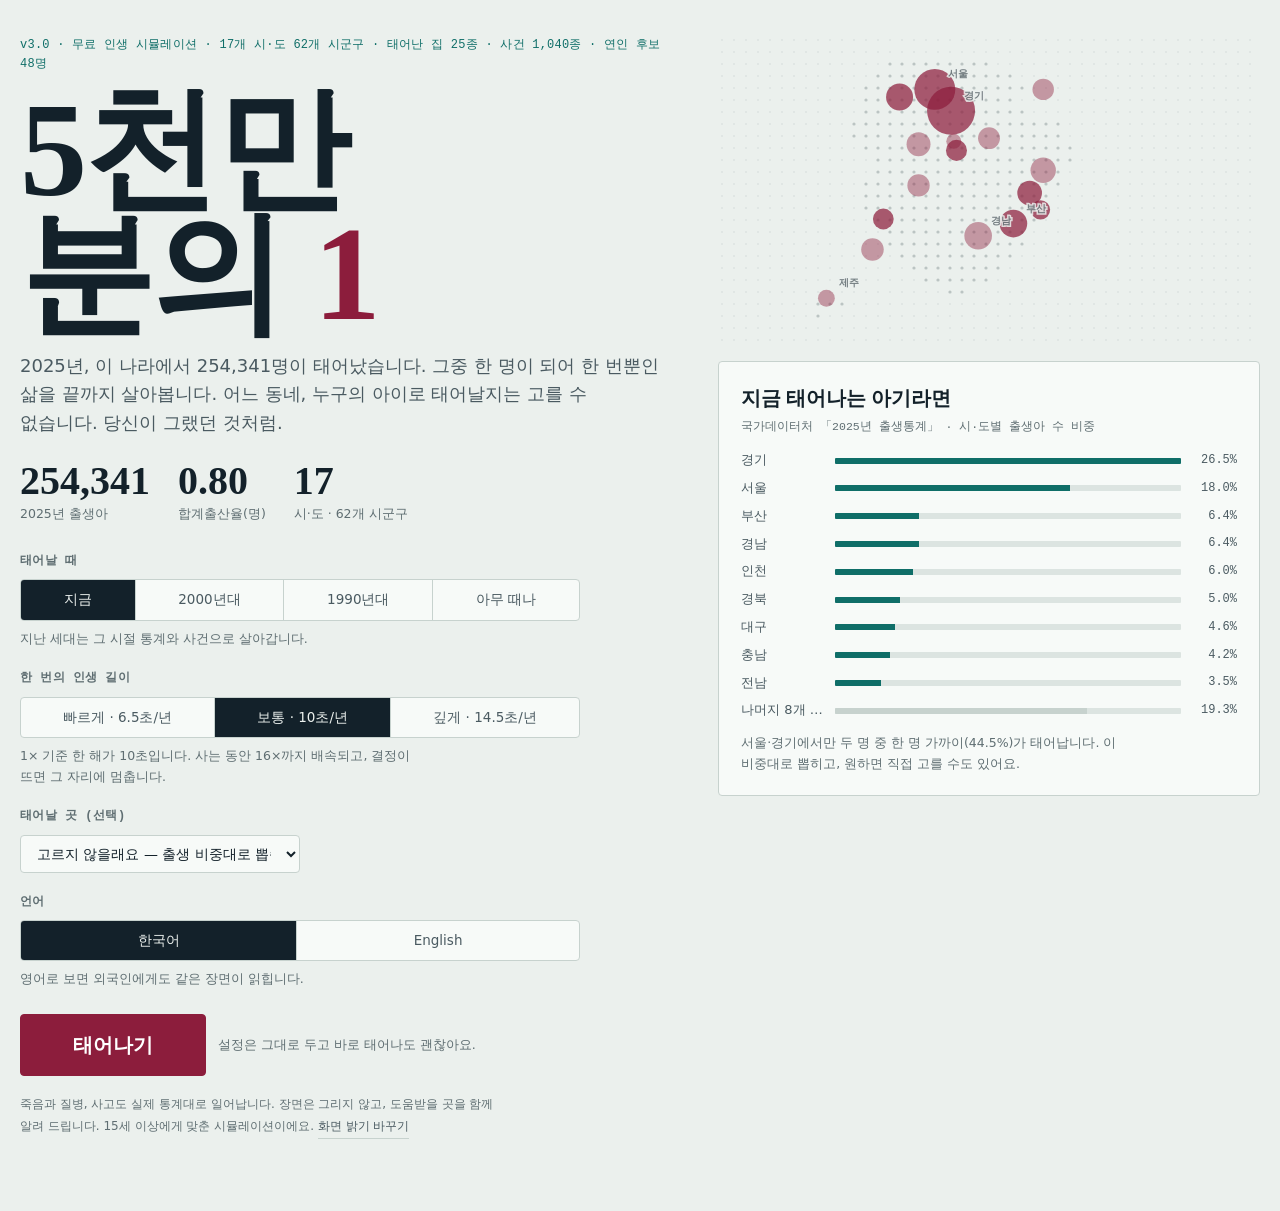
==== index.html @ d47a4901 "EN: 출생 신고서 부모님 일 영문 표기·집 이름 문장 다듬기 (v=2219)" ====
<!doctype html>
<html lang="ko">
<head>
<meta charset="utf-8"/>
<meta name="viewport" content="width=device-width, initial-scale=1, viewport-fit=cover"/>
<meta name="theme-color" content="#EBF0ED"/>
<title>5천만 분의 1 · One in Fifty Million</title>
<meta name="description" content="대한민국에서 무작위로 태어나 한 평생을 사는 인생 시뮬레이션. 17개 시·도, 62개 시군구, 실제 통계와 사건 769가지·결정 44장. 태어난 곳은 고를 수 없습니다."/>
<link rel="icon" href="data:image/svg+xml,%3Csvg xmlns='http://www.w3.org/2000/svg' viewBox='0 0 64 64'%3E%3Crect width='64' height='64' rx='8' fill='%238C1D3C'/%3E%3Ctext x='32' y='40' font-family='Georgia,serif' font-size='18' font-weight='700' fill='%23fff' text-anchor='middle'%3E1/50M%3C/text%3E%3C/svg%3E"/>
<script>window.__errs=[];addEventListener("error",e=>{__errs.push((e.message||"")+" @"+(e.filename||"").split("/").pop()+":"+e.lineno)});addEventListener("unhandledrejection",e=>{__errs.push("promise: "+(e.reason&&e.reason.message||e.reason))});</script>
<link rel="stylesheet" href="css/app.css?v=2219"/>
</head>
<body>
<div id="app">
  <section id="screen-cover" class="screen"></section>
  <section id="screen-birth" class="screen" hidden></section>
  <section id="screen-life" class="screen" hidden></section>
  <section id="screen-death" class="screen" hidden></section>
  <section id="screen-record" class="screen" hidden></section>
</div>
<div id="modalroot"></div>
<div id="sheetroot"></div>
<div id="toast" class="toast" hidden></div>
<script src="js/content.js?v=2219"></script>
<script src="js/util.js?v=2219"></script>
<script src="js/engine.js?v=2219"></script>
<script src="js/charts.js?v=2219"></script>
<script src="js/share.js?v=2219"></script>
<script src="js/card.js?v=2219"></script>
<script src="js/colorcard.js?v=2219"></script>
<script src="js/scene.js?v=2219"></script>
<script src="js/ui.js?v=2219"></script>
</body>
</html>
---- css/app.css ----
/* 5천만 분의 1 — 원작 「80억 분의 1」 실측 토큰으로 재구축한 스타일시트 */
/* paper/card/ink + 크림슨 강조 + 청록 각주, 1px 괘선과 4px 라운드의 관공서 서류 톤 */
@charset "utf-8";

:root{
  color-scheme: light;
  --paper:#EBF0ED; --card:#F7FAF8; --card2:#F0F4F2; --ink:#13212A; --ink2:#4A5A61; --ink3:#5F6E72;
  --rule:#C7D2CE; --rule2:#DCE4E1;
  --accent:#8C1D3C; --accent-ink:#FFFFFF; --accent-soft:#F3E3E8;
  --stamp:#0F6E68; --stamp-soft:#DCEDEA; --gold:#9C7020;
  --good:#2B7A4E; --bad:#B0362B; --warn:#A8730F; --loss:#2C2F3A;
  --grid-lo:#F3E2B3; --grid-mid:#7FBF86; --grid-hi:#0B5C63;
  --shadow:0 1px 0 rgba(19,33,42,.04), 0 8px 24px -12px rgba(19,33,42,.18);
  --f-display:'Hahmlet','Noto Serif KR','AppleMyungjo','Nanum Myeongjo','Apple SD Gothic Neo',serif;
  --f-body:'IBM Plex Sans KR','Pretendard','Apple SD Gothic Neo','Malgun Gothic',system-ui,sans-serif;
  --f-mono:'IBM Plex Mono',ui-monospace,'SF Mono',Menlo,monospace;
}
@media (prefers-color-scheme: dark){
  :root:not([data-theme="light"]){
    color-scheme: dark;
    --paper:#0D1316; --card:#141D21; --card2:#1A2428; --ink:#E1E9E6; --ink2:#A3B2AF; --ink3:#8A9A96;
    --rule:#2A383D; --rule2:#1D282C;
    --accent:#E2678A; --accent-ink:#1B0910; --accent-soft:#3A1C26;
    --stamp:#4CC0AF; --stamp-soft:#12302D; --gold:#D9AF59;
    --good:#5CC38B; --bad:#F07B6B; --warn:#E2B04C; --loss:#C9CDD8;
    --grid-lo:#25283F; --grid-mid:#2A8A80; --grid-hi:#B8E8A8;
    --shadow:0 1px 0 rgba(0,0,0,.3),0 10px 30px -14px rgba(0,0,0,.6);
  }
}
:root[data-theme="dark"]{
  color-scheme: dark;
  --paper:#0D1316; --card:#141D21; --card2:#1A2428; --ink:#E1E9E6; --ink2:#A3B2AF; --ink3:#8A9A96;
  --rule:#2A383D; --rule2:#1D282C;
  --accent:#E2678A; --accent-ink:#1B0910; --accent-soft:#3A1C26;
  --stamp:#4CC0AF; --stamp-soft:#12302D; --gold:#D9AF59;
  --good:#5CC38B; --bad:#F07B6B; --warn:#E2B04C; --loss:#C9CDD8;
  --grid-lo:#25283F; --grid-mid:#2A8A80; --grid-hi:#B8E8A8;
  --shadow:0 1px 0 rgba(0,0,0,.3),0 10px 30px -14px rgba(0,0,0,.6);
}

*{box-sizing:border-box}
html,body{margin:0;padding:0}
html{background:var(--paper);-webkit-text-size-adjust:100%}
body{
  background:var(--paper); color:var(--ink); font-family:var(--f-body);
  font-size:15px; line-height:1.6; -webkit-font-smoothing:antialiased;
  overflow-x:hidden;
}
button{font:inherit;color:inherit;cursor:pointer;border:0;background:none}
button:focus-visible,[tabindex]:focus-visible,a:focus-visible{outline:2px solid var(--accent);outline-offset:2px}
a{color:var(--stamp)}
h1,h2,h3,h4,p,ul,ol,dl,dd,figure{margin:0}
ul,ol{padding:0;list-style:none}
[hidden]{display:none!important}
::selection{background:var(--accent-soft);color:var(--ink)}

.wrap{max-width:1320px;margin:0 auto;padding-inline:20px}
@media (max-width:520px){.wrap{padding-inline:16px}}
.lbl{font-family:var(--f-mono);font-size:12px;letter-spacing:.04em;text-transform:uppercase;color:var(--ink3);font-weight:600}
.mono{font-family:var(--f-mono);font-variant-numeric:tabular-nums}
.num{font-variant-numeric:tabular-nums}
.kicker{font-family:var(--f-mono);font-size:12px;line-height:1.6;color:var(--stamp);letter-spacing:.02em}
.hint{font-size:12.5px;line-height:1.65;color:var(--ink3);max-width:32em;word-break:keep-all}
.sub{color:var(--ink2)}
.lnk{border-bottom:1px solid var(--rule);color:var(--ink2);padding:0 0 1px;font-size:inherit}
.lnk:hover{color:var(--ink);border-color:var(--ink3)}

/* ---------- 공통 컴포넌트 ---------- */
.cta{
  display:inline-flex;align-items:center;gap:10px;background:var(--accent);color:var(--accent-ink);
  padding:16px 52px;border-radius:4px;font-size:20px;font-weight:600;line-height:1.4;
  border:1px solid var(--accent);transition:filter .12s;
}
.cta:hover{filter:brightness(1.06)}
.cta:active{transform:translateY(1px)}
.cta.sm{padding:10px 18px;font-size:15px}
.ghost{
  display:inline-flex;align-items:center;gap:8px;border:1px solid var(--rule);border-radius:4px;
  padding:6px 12px;font-size:13px;color:var(--ink);background:transparent;
}
.ghost:hover{border-color:var(--ink3)}
.ghost.sm{padding:5px 10px;font-size:12.5px}
.ctarow{display:flex;gap:12px;flex-wrap:wrap;align-items:center}
.ctahint{flex:1 1 180px;font-size:12.5px;line-height:1.65;color:var(--ink3)}

.seg{display:inline-flex;border:1px solid var(--rule);border-radius:4px;overflow:hidden;background:var(--card);max-width:100%}
.seg button{flex:1 1 auto;border:0;background:none;padding:9px 12px;font-size:13.5px;color:var(--ink2);white-space:nowrap}
.seg button+button{border-left:1px solid var(--rule)}
.seg button[aria-pressed="true"]{background:var(--ink);color:var(--paper)}
.seg button:hover:not([aria-pressed="true"]){color:var(--ink)}

.sel{font:inherit;font-size:14px;color:var(--ink);background:var(--card);border:1px solid var(--rule);border-radius:4px;padding:9px 12px;max-width:280px}
.panel{background:var(--card);border:1px solid var(--rule);border-radius:4px;padding:16px;min-width:0}
.panel>h3{margin:0 0 10px;display:flex;justify-content:space-between;align-items:baseline;gap:8px;flex-wrap:wrap}
.panel>h3 .ttl{font-family:var(--f-display);font-size:16px;font-weight:600}
.panel>h3 .lbl{font-size:11px}
.optgroup{display:flex;flex-direction:column;gap:8px}
.warnline{max-width:64ch;margin:18px 0 0;font-size:12px;line-height:1.8;color:var(--ink3);word-break:keep-all}

.prog{height:4px;background:var(--rule2);border-radius:2px;overflow:hidden}
.prog i{display:block;height:100%;width:100%;background:var(--accent);transform:scaleX(0);transform-origin:0 50%;will-change:transform}

.scrim{position:fixed;inset:0;z-index:50;background:rgba(10,18,22,.52);display:grid;grid-template-columns:minmax(0,1fr);place-items:start center;padding:16px;overflow-y:auto}
.scrim>*{margin-block:auto;max-width:100%}
.toast{position:fixed;left:50%;bottom:calc(24px + env(safe-area-inset-bottom,0px));transform:translateX(-50%);z-index:70;
  background:var(--ink);color:var(--paper);padding:10px 16px;border-radius:4px;font-size:14px;max-width:calc(100vw - 32px);box-shadow:var(--shadow)}
.decpeek{position:fixed;left:50%;transform:translateX(-50%);bottom:calc(12px + env(safe-area-inset-bottom,0px));z-index:45;
  width:min(560px,calc(100% - 24px));display:flex;align-items:center;gap:12px;padding:10px 10px 10px 16px;
  background:var(--card);border:1px solid var(--accent);border-radius:8px;box-shadow:0 18px 40px -16px rgba(19,33,42,.45)}
.decpeek .dp-t{flex:1 1 auto;min-width:0;display:flex;flex-direction:column;gap:1px}
.decpeek .dp-t b{font-size:14px}
.decpeek .dp-t small{color:var(--ink3);font-size:12.5px;white-space:nowrap;overflow:hidden;text-overflow:ellipsis}
.decpeek .cta{flex:none;width:auto;padding:10px 14px;font-size:14px;white-space:nowrap}

/* ---------- 표지 ---------- */
#screen-cover{padding-block:env(safe-area-inset-top,0px) 64px}
.hero{display:grid;grid-template-columns:minmax(0,1.2fr) minmax(0,1fr);gap:48px;align-items:start;padding-block:36px 8px}
.herotext{min-width:0}
.herotext h1{
  font-family:var(--f-display);font-weight:700;font-size:clamp(60px,10.5vw,168px);line-height:.92;
  letter-spacing:-.02em;margin:14px 0 10px;word-break:keep-all;
}
.herotext h1 em{font-style:normal;color:var(--accent)}
.lede{font-size:18px;line-height:1.6;color:var(--ink2);max-width:36em;margin-top:16px;word-break:keep-all}
.counter{display:flex;gap:28px;margin-top:22px;flex-wrap:wrap}
.counter div{display:flex;flex-direction:column;gap:2px}
.counter strong{font-family:var(--f-display);font-size:40px;line-height:1.05;font-weight:700;font-variant-numeric:tabular-nums}
.counter span{font-size:12.5px;color:var(--ink3)}
.heroopts{display:grid;grid-template-columns:1fr;gap:20px;margin-top:28px;max-width:560px}
.heroopts .wide{grid-column:1/-1}
.heroside{min-width:0;display:flex;flex-direction:column;gap:20px}
.tg-bg{position:relative;width:100%;aspect-ratio:16/9;max-height:320px}
.tg-bg canvas{display:block;width:100%;height:100%}
.odds{background:var(--card);border:1px solid var(--rule);border-radius:4px;padding:20px 22px}
.odds h2{font-family:var(--f-display);font-size:20px;font-weight:600}
.odds .sub{font-family:var(--f-mono);font-size:11.5px;color:var(--ink3);margin-top:4px}
.oddslist{margin-top:14px;display:flex;flex-direction:column;gap:7px}
.orow{display:grid;grid-template-columns:84px minmax(0,1fr) 46px;align-items:center;gap:10px;font-size:13px}
.orow .on{white-space:nowrap;overflow:hidden;text-overflow:ellipsis;color:var(--ink2)}
html[lang="en"] .orow{grid-template-columns:118px minmax(0,1fr) 46px;font-size:12.5px}
.orow .ot{height:6px;background:var(--rule2);border-radius:1px;overflow:hidden}
.orow .ot i{display:block;height:100%;background:var(--stamp)}
.orow .ov{font-family:var(--f-mono);font-size:12px;color:var(--ink2);text-align:right}
.oddsmore{align-self:flex-start;margin-top:14px}
@media (max-width:900px){
  .hero{grid-template-columns:1fr;gap:24px;padding-block:18px 0}
  /* 지도만 제목 위로 올리고, 확률 패널은 본문 뒤로 보낸다 */
  .heroside{display:contents}
  .tg-bg{order:-1;max-height:220px}
  .odds{order:2}
  .heroopts{grid-template-columns:1fr}
  .cta{width:100%;justify-content:center;padding:16px 20px;font-size:18px}
}

/* ---------- 출생 신고서 ---------- */
#screen-birth{padding-block:24px 80px}
.rollbox{max-width:720px;margin:0 auto}
.roller{text-align:center;min-height:58svh;display:flex;flex-direction:column;justify-content:center;gap:6px}
.roller .country{font-family:var(--f-display);font-size:clamp(44px,9vw,110px);font-weight:700;letter-spacing:-.02em;line-height:1.05;min-height:1.1em}
.roller .meta{font-family:var(--f-mono);color:var(--ink3);font-size:13px;margin-top:10px}
.cert{width:100%;background:var(--card);border:1px solid var(--rule);border-radius:4px;box-shadow:var(--shadow);position:relative;overflow:hidden}
.cert .band{background:var(--accent);color:var(--accent-ink);padding:12px 22px;display:flex;justify-content:space-between;align-items:baseline;gap:12px;flex-wrap:wrap}
.cert .band b{font-family:var(--f-display);font-size:18px;font-weight:600}
.cert .band span{font-family:var(--f-mono);font-size:12px;opacity:.85}
.cert .body{padding:22px;position:relative}
.cert h2{font-family:var(--f-display);font-size:clamp(30px,5vw,44px);line-height:1.15;font-weight:700;position:relative}
.cert .story{margin:12px 0 18px;font-size:16px;color:var(--ink2);position:relative;word-break:keep-all}
.certpace{margin:0 0 16px;font-size:13.5px;line-height:1.6;color:var(--ink2);position:relative;word-break:keep-all}
.guilloche{position:absolute;inset:0;color:var(--stamp);opacity:.055;pointer-events:none;width:100%;height:100%}
.cert .body>.lbl{position:relative}
.fields{display:grid;grid-template-columns:repeat(3,minmax(0,1fr));gap:14px 18px;border-top:1px dashed var(--rule);padding-top:16px;position:relative}
.fields div{min-width:0}
.fields span{display:block;font-size:12px;color:var(--ink3)}
.fields b{display:block;font-size:15px;font-weight:600;overflow-wrap:anywhere;word-break:keep-all;margin-top:2px}
.odds-line{margin-top:16px;padding:12px 14px;background:var(--stamp-soft);border-radius:3px;font-size:13.5px;position:relative;word-break:keep-all}
.certmap{margin:16px 0 0;position:relative}
.certmap canvas{display:block;width:100%;max-width:420px;height:auto;margin:0 auto;opacity:.95}
.cert figcaption{margin-top:6px;text-align:center;font-size:13px;color:var(--ink2)}
.certcomps{margin-top:16px;position:relative}
.certcomps ul li{display:grid;grid-template-columns:minmax(0,1fr) auto;gap:4px 12px;padding:8px 0;border-bottom:1px solid var(--rule2);font-size:13.5px;align-items:baseline}
.certcomps ul li b{font-weight:600}
.certcomps ul li span{color:var(--ink2);text-align:right}
.cert .foot{padding:0 22px 22px;display:flex;justify-content:flex-end;gap:10px;flex-wrap:wrap}
@media (max-width:560px){
  .fields{grid-template-columns:repeat(2,minmax(0,1fr))}
  .cert .body{padding:18px}
  .cert .foot{justify-content:stretch}
  .cert .foot .cta,.cert .foot .ghost{flex:1 1 auto;justify-content:center}
}

/* ---------- 본 게임 ---------- */
.topbar{position:sticky;top:0;z-index:20;background:var(--paper);border-bottom:1px solid var(--rule);padding-top:env(safe-area-inset-top,0px)}
.topbar .wrap{display:flex;align-items:center;gap:18px;padding-block:10px;flex-wrap:wrap}
.brand{font-family:var(--f-display);font-size:15px;font-weight:600;white-space:nowrap}
.brand em{font-style:normal;color:var(--accent)}
.agebox{display:flex;align-items:baseline;gap:10px;flex:1;min-width:200px}
.agebox .age{font-family:var(--f-display);font-size:40px;font-weight:700;line-height:1;font-variant-numeric:tabular-nums}
.agebox .age small{font-size:18px;font-weight:500;margin-left:2px}
.agebox .yr{display:flex;flex-direction:column;flex:1;min-width:0;gap:4px}
.agebox .yr .t{font-size:13px;color:var(--ink2);white-space:nowrap;overflow:hidden;text-overflow:ellipsis}
.speed{display:flex;gap:4px;align-items:center;flex-wrap:wrap;position:relative}
.speed button{border:1px solid var(--rule);background:var(--card);border-radius:3px;padding:6px 10px;font-size:13px;font-family:var(--f-mono);min-width:40px;white-space:nowrap}
.speed button:hover{border-color:var(--ink3)}
.speed button[aria-pressed="true"]{background:var(--ink);color:var(--paper);border-color:var(--ink)}
.speed .ff,.speed .morebtn{font-family:var(--f-body)}
.speed .sps{display:inline-flex}
.speed .sps button{border-radius:0;margin-left:-1px;min-width:38px}
.speed .sps button:first-child{border-radius:3px 0 0 3px;margin-left:0}
.speed .sps button:last-child{border-radius:0 3px 3px 0}
.speed .ffsh{display:none}
.more{display:none;position:absolute;right:0;top:calc(100% + 8px);z-index:25;flex-direction:column;align-items:stretch;gap:4px;min-width:200px;padding:8px;background:var(--card);border:1px solid var(--rule);border-radius:6px;box-shadow:0 18px 40px -16px rgba(19,33,42,.35)}
.more.open{display:flex}
.more button{text-align:left;padding:11px 12px;font-size:15px;border:0;background:none;min-width:0}
.more button:hover{background:var(--card2)}
.more .mg{display:flex;flex-direction:column;gap:4px}
.more .mg+.mg::before{content:'';display:block;height:1px;margin:3px 6px;background:var(--rule)}

.life{display:grid;grid-template-columns:320px minmax(0,1fr) 340px;gap:20px;padding-block:20px 60px;align-items:start}
.col,.col3{display:flex;flex-direction:column;gap:16px;min-width:0}

.idcard{padding:0;overflow:hidden;position:relative}
.idcard .top{background:var(--accent);color:var(--accent-ink);padding:8px 14px;display:flex;justify-content:space-between;font-family:var(--f-mono);font-size:11.5px;letter-spacing:.04em}
.idcard .in{position:relative;padding:14px 14px 10px;display:grid;grid-template-columns:64px minmax(0,1fr);gap:14px}
.idcard .portrait{width:64px;height:64px;border:1px solid var(--rule);border-radius:3px;background:var(--card2);overflow:hidden}
.idcard .portrait canvas{width:100%;height:100%;image-rendering:pixelated;display:block}
.idcard .nm{font-family:var(--f-display);font-size:22px;font-weight:700;line-height:1.2;overflow-wrap:anywhere}
.idcard dl{display:grid;grid-template-columns:fit-content(6.5em) minmax(0,1fr);gap:2px 10px;margin:8px 0 0;font-size:13px}
.idcard dt{color:var(--ink3);font-size:12px}
.idcard dd{margin:0;overflow-wrap:anywhere}
.idcard .mrz{position:relative;margin:4px 14px 12px;padding-top:8px;border-top:1px dashed var(--rule);font-family:var(--f-mono);font-size:10.5px;letter-spacing:.04em;color:var(--ink3);overflow:hidden;white-space:nowrap;text-overflow:ellipsis;min-width:0}

.statrow{display:grid;grid-template-columns:3.3em minmax(0,1fr) 2.6em;align-items:center;gap:10px;font-size:13.5px;padding:4px 0}
.statrow .sn{color:var(--ink2)}
.statrow .sb{height:8px;background:var(--rule2);border-radius:1px;overflow:hidden}
.statrow .sb i{display:block;height:100%;background:var(--stamp);transition:width .3s}
.statrow[data-k="happiness"] .sb i{background:var(--gold)}
.statrow[data-k="knowledge"] .sb i{background:var(--stamp)}
.statrow[data-k="relation"] .sb i{background:var(--accent)}
.statrow[data-k="health"] .sb i{background:var(--good)}
.statrow .sv{font-family:var(--f-mono);font-size:12.5px;text-align:right;color:var(--ink2)}
.money{display:grid;grid-template-columns:repeat(2,minmax(0,1fr));gap:12px;margin-top:12px;border-top:1px dashed var(--rule);padding-top:12px}
.money b{display:block;font-family:var(--f-display);font-size:19px;font-weight:600;line-height:1.25;font-variant-numeric:tabular-nums;overflow-wrap:anywhere}
.money small{color:var(--ink3);font-size:12px;display:block}
.spend{margin-top:10px}
.spend .sbar{display:flex;height:8px;border-radius:1px;overflow:hidden;background:var(--rule2)}
.spend .sbar i{display:block;height:100%}
.spend .keys{display:flex;flex-wrap:wrap;gap:4px 10px;font-size:11.5px;color:var(--ink2);margin-top:6px}
.spend .keys span::before{content:'';display:inline-block;width:8px;height:8px;margin-right:4px;border-radius:1px;background:var(--c);vertical-align:-1px}

.p-scene{padding:0;overflow:hidden}
.scene{aspect-ratio:32/10;background:var(--stamp-soft)}
.scene canvas{display:block;width:100%;height:100%;image-rendering:pixelated;image-rendering:crisp-edges}
.scenecap{margin:0;padding:10px 16px 12px;line-height:1.55;word-break:keep-all;font-size:15px}

.p-focus .status{font-size:14px;color:var(--ink2);margin-bottom:10px;word-break:keep-all}
.p-focus .status b{color:var(--ink);font-weight:600}
.chips{display:flex;flex-wrap:wrap;gap:6px}
.chip{display:inline-flex;flex-direction:column;align-items:flex-start;gap:1px;border:1px solid var(--rule);border-radius:999px;padding:6px 13px;font-size:13.5px;color:var(--ink);background:var(--card);line-height:1.25}
.chip small{font-size:11px;color:var(--ink3)}
.chip:hover{border-color:var(--ink3)}
.chip[aria-pressed="true"]{background:var(--stamp);border-color:var(--stamp);color:var(--paper)}
.chip[aria-pressed="true"] small{color:rgba(255,255,255,.72)}
.fohint{margin-top:10px;font-size:12px;color:var(--ink3);line-height:1.6;word-break:keep-all}
.moneyrow{margin-top:10px;display:flex;flex-wrap:wrap;gap:6px}
.moneyrow .chip{flex-direction:row;align-items:center;gap:6px}

.p-feed .feed{list-style:none;margin:0;padding:0;max-height:640px;overflow-y:auto;overscroll-behavior:contain}
.feed li{display:grid;grid-template-columns:3.4em minmax(0,1fr);gap:10px;padding:9px 0;border-bottom:1px solid var(--rule2);font-size:14.5px;line-height:1.55}
.feed li:last-child{border-bottom:0}
.feed .a{font-family:var(--f-mono);font-size:12px;color:var(--ink3);padding-top:3px}
.feed .x{min-width:0;word-break:keep-all}
.feed .tt{display:block;font-family:var(--f-display);font-size:15px;font-weight:600;line-height:1.5;color:var(--ink)}
.feed .bd{display:block;margin-top:2px;font-size:13.5px;line-height:1.7;color:var(--ink2)}
.feed .f{display:block;font-family:var(--f-mono);font-size:11.5px;color:var(--ink3);margin-top:4px;line-height:1.45;word-break:keep-all}
.feed .f::before{content:'자료 ';color:var(--stamp);font-weight:600}
html[lang="en"] .feed .f::before{content:'Source '}
html[lang="en"] .feed li.dec .x::before{content:'▸ '}
.feed li.enter{animation:in .4s ease}
.feed li.bad .tt{color:var(--bad)}
.feed li.good .tt{color:var(--good)}
.feed li.dec .x{color:var(--ink2);font-size:13px}
.feed li.dec .x::before{content:'▸ ';color:var(--accent)}
.feed li.death .x{font-family:var(--f-display);font-size:17px;font-weight:700}
.feed li.note .x{font-family:var(--f-display);font-size:15.5px;color:var(--stamp)}
.gl{border-bottom:1px dotted var(--stamp);color:inherit;font:inherit;padding:0;background:none;text-align:left}
.gl:hover{color:var(--stamp)}
#glpop{position:fixed;z-index:80;max-width:min(320px,calc(100vw - 28px));background:var(--card);border:1px solid var(--rule);border-radius:6px;
  padding:10px 12px;box-shadow:0 18px 40px -16px rgba(19,33,42,.35);font-size:13px;line-height:1.65;color:var(--ink2);word-break:keep-all}
#glpop b{display:block;font-family:var(--f-mono);font-size:11.5px;letter-spacing:.04em;color:var(--stamp);margin-bottom:3px}
.feedmore{display:none;margin:12px auto 2px;padding:9px 16px;min-height:38px;font-size:14px}
@keyframes in{from{opacity:0;transform:translateY(4px)}to{opacity:1;transform:none}}

.grid10{display:grid;grid-template-columns:repeat(10,minmax(0,1fr));gap:3px}
.grid10 .c{aspect-ratio:1;border-radius:2px;background:var(--rule2);position:relative;font-size:0}
.grid10 .c.cur{outline:2px solid var(--accent);outline-offset:-1px}
.grid10 .c.le{box-shadow:inset 0 0 0 1px var(--ink3)}
.grid10 .c .m{position:absolute;inset:0;display:grid;place-items:center;font-size:9px;font-family:var(--f-mono);color:var(--paper);font-weight:600}
.gridkey{display:flex;gap:10px;align-items:center;margin-top:8px;font-size:11.5px;color:var(--ink3);flex-wrap:wrap}
.gridkey i{display:inline-block;width:10px;height:10px;border-radius:2px;margin-right:4px;vertical-align:-1px}
.peerlist li{display:grid;grid-template-columns:minmax(0,1fr) auto;gap:2px 10px;padding:7px 0;border-bottom:1px solid var(--rule2);font-size:13.5px}
.peerlist li:last-child{border-bottom:0}
.peerlist b{font-weight:600}
.peerlist .pa{font-family:var(--f-mono);font-size:12px;color:var(--ink3)}
.peerlist .pd{grid-column:1/-1;font-size:12.5px;color:var(--ink2);word-break:keep-all}
.peerlist .pd em{font-style:normal;color:var(--ink3)}
.chartbox canvas{display:block;width:100%;height:auto}
.chartbox svg{display:block;width:100%;height:auto}
@media (max-width:800px){.chartbox svg text{font-size:14px}}
.legend{display:flex;flex-wrap:wrap;gap:4px 12px;margin-top:6px;font-size:11.5px;color:var(--ink3)}
.legend span::before{content:'';display:inline-block;width:14px;height:2px;margin-right:5px;vertical-align:3px;background:var(--c)}

/* ---------- 결정 · 회고 모달 ---------- */
.dec{width:min(560px,100%);background:var(--card);border:1px solid var(--rule);border-radius:4px;padding:18px 20px 16px;box-shadow:var(--shadow);position:relative;overflow:hidden}
.dec-top{display:flex;align-items:center;gap:10px;flex-wrap:wrap;margin-bottom:8px}
.dec-meta{font-family:var(--f-mono);font-size:12px;color:var(--ink3);margin-left:auto}
.dec-min{border:1px solid var(--rule);border-radius:999px;padding:5px 11px;font-size:12px;color:var(--ink2);background:var(--card)}
.dec-min:hover{border-color:var(--ink3)}
.dec h2{font-family:var(--f-display);font-size:28px;line-height:1.28;font-weight:700;word-break:keep-all}
.dec-b{margin-top:8px;font-size:15px;color:var(--ink2);line-height:1.65;word-break:keep-all}
.dec-note{margin-top:10px;padding:10px 12px;background:var(--stamp-soft);border-radius:3px;font-size:12.5px;line-height:1.6;color:var(--ink);word-break:keep-all}
.dec-note b{font-weight:600}
.opts{display:flex;flex-direction:column;gap:8px;margin-top:14px}
.opt{display:grid;grid-template-columns:24px minmax(0,1fr);gap:4px 10px;align-items:start;text-align:left;
  border:1px solid var(--rule);border-radius:4px;padding:12px 14px;background:var(--card);transition:border-color .12s,background .12s}
.opt i{font-family:var(--f-mono);font-size:12.5px;color:var(--ink3);font-style:normal;padding-top:2px}
.opt .ot{font-size:15px;font-weight:600;word-break:keep-all}
.opt .oe{grid-column:2;font-size:12.5px;color:var(--ink3);word-break:keep-all}
.opt:hover{border-color:var(--ink3)}
.opt[aria-pressed="true"],.opt.pick{border-color:var(--accent);background:var(--accent-soft)}
.opt[aria-pressed="true"] i,.opt.pick i{color:var(--accent)}
.decbar{position:absolute;left:0;top:0;height:2px;background:var(--accent);width:100%;transform-origin:0 50%;transform:scaleX(0)}
.dec-count{margin-top:12px;font-size:12.5px;color:var(--ink3);text-align:center;word-break:keep-all}
.dec-count b{color:var(--accent);font-weight:600}
.dec-foot{display:flex;gap:8px;justify-content:center;margin-top:10px;flex-wrap:wrap}
.reflect textarea{width:100%;min-height:96px;border:1px solid var(--rule);border-radius:4px;background:var(--paper);padding:12px;font:inherit;font-size:14.5px;color:var(--ink);resize:vertical;margin-top:12px}
.reflect .qs{margin-top:10px;display:flex;flex-wrap:wrap;gap:6px}
.reflect .qs button{border:1px solid var(--rule);border-radius:999px;padding:6px 12px;font-size:12.5px;color:var(--ink2)}

/* ---------- 사망 컷신 ---------- */
#screen-death{background:#14181A;color:#EBF0ED;min-height:100svh;display:grid;place-items:center;text-align:center;padding:24px;cursor:pointer}
.deathcut{max-width:720px;display:flex;flex-direction:column;align-items:center;gap:10px;animation:fadein .8s ease}
.dc-lab{font-family:var(--f-mono);font-size:12px;letter-spacing:.06em;color:rgba(235,240,237,.55)}
.dc-age{font-family:var(--f-display);font-size:clamp(56px,11vw,120px);font-weight:700;line-height:1;color:#EBF0ED;letter-spacing:-.02em}
.dc-line{font-size:16px;color:rgba(235,240,237,.82);line-height:1.7;word-break:keep-all;max-width:34em}
.dc-cause{font-size:13.5px;color:rgba(235,240,237,.55)}
.dc-next{position:fixed;bottom:calc(24px + env(safe-area-inset-bottom,0px));left:0;right:0;text-align:center;font-size:12.5px;color:rgba(235,240,237,.45)}
.dc-skip{position:fixed;top:calc(14px + env(safe-area-inset-top,0px));right:16px;border:1px solid rgba(235,240,237,.3);color:rgba(235,240,237,.8);border-radius:999px;padding:7px 14px;font-size:12.5px;background:transparent}
@keyframes fadein{from{opacity:0}to{opacity:1}}

/* ---------- 사망 기록 ---------- */
#screen-record{padding-block:28px 80px}
.rec{max-width:900px;margin:0 auto;background:var(--card);border:1px solid var(--rule);border-radius:4px;box-shadow:var(--shadow);overflow:hidden}
.rec-band{background:var(--loss);color:var(--paper);padding:10px 22px;display:flex;justify-content:space-between;font-family:var(--f-mono);font-size:11.5px;letter-spacing:.04em;gap:12px;flex-wrap:wrap}
.rec-body{padding:22px 22px 26px}
.rec-head{display:grid;grid-template-columns:minmax(0,1.15fr) minmax(0,1fr);gap:24px;align-items:start}
.rec-no{font-family:var(--f-mono);font-size:11.5px;color:var(--ink3)}
.rec h1{font-family:var(--f-display);font-size:clamp(34px,6vw,52px);line-height:1.1;font-weight:700;margin-top:4px;letter-spacing:-.01em}
.rec-life{font-family:var(--f-mono);font-size:13px;color:var(--ink2);margin-top:6px}
.rec-color{display:inline-flex;align-items:center;gap:8px;border:1px solid var(--rule);border-radius:999px;padding:5px 12px 5px 6px;margin-top:12px;font-size:13px;background:var(--card2)}
.rec-color b{width:20px;height:20px;border-radius:50%;display:inline-block}
.rec-story{margin-top:16px;font-size:16px;line-height:1.75;color:var(--ink2);max-width:62ch;word-break:keep-all}
.rec-cause{font-family:var(--f-display);font-size:18px;font-weight:600;margin-top:16px}
.rec-cause-note{margin-top:4px;font-size:12.5px;line-height:1.7;color:var(--ink3);max-width:46ch;word-break:keep-all}
.rec-fields{display:grid;grid-template-columns:repeat(3,minmax(0,1fr));gap:0 24px;margin-top:18px;border-top:1px dashed var(--rule);padding-top:6px}
.rec-fields div{padding:10px 0;border-bottom:1px solid var(--rule2);min-width:0}
.rec-fields span{display:block;font-size:11.5px;color:var(--ink3)}
.rec-fields b{display:block;font-size:14.5px;font-weight:600;margin-top:1px;word-break:keep-all}
.rec-sec{margin-top:26px}
.rec-sec>h3{font-family:var(--f-display);font-size:20px;font-weight:600;border-top:1px solid var(--rule);padding-top:14px;display:flex;justify-content:space-between;align-items:baseline;gap:10px;flex-wrap:wrap}
.rec-sec>h3 .lbl{font-size:11px}
.rec-sec .lead{margin-top:6px;font-size:13px;color:var(--ink3);word-break:keep-all}
.rec-axis{margin-top:8px;font-size:13px;color:var(--ink2);word-break:keep-all}
.rec-axis .lbl{font-size:10.5px;margin-right:6px}
.moments li{display:grid;grid-template-columns:3.4em minmax(0,1fr);gap:10px;padding:8px 0;border-bottom:1px solid var(--rule2);font-size:14px}
.moments li .a{font-family:var(--f-mono);font-size:12px;color:var(--ink3);padding-top:3px}
.decades{display:flex;gap:6px;overflow-x:auto;padding:10px 0 4px;scrollbar-width:none}
.decades::-webkit-scrollbar{height:0;display:none}
.decades button{border:1px solid var(--rule);border-radius:999px;padding:6px 12px;font-size:12.5px;white-space:nowrap;color:var(--ink2);background:var(--card)}
.decades button[aria-pressed="true"]{background:var(--ink);color:var(--paper);border-color:var(--ink)}
.rec .feed li{font-size:14px}
.rec-foot{display:flex;gap:10px;flex-wrap:wrap;justify-content:center;margin-top:28px;padding-top:18px;border-top:1px solid var(--rule)}
.rec-note{margin-top:14px;font-size:12px;color:var(--ink3);line-height:1.7;word-break:keep-all}
@media (max-width:700px){
  .rec-head{grid-template-columns:1fr;gap:8px}
  .rec-fields{grid-template-columns:repeat(2,minmax(0,1fr))}
  .rec-body{padding:18px 16px 22px}
  #screen-record{padding-block:14px calc(124px + env(safe-area-inset-bottom,0px))}
  .rec-foot{position:fixed;left:0;right:0;bottom:0;margin:0;padding:10px 16px calc(10px + env(safe-area-inset-bottom,0px));
    background:var(--card);border-top:1px solid var(--rule);box-shadow:0 -10px 24px -18px rgba(19,33,42,.5);z-index:30}
  .rec-foot .cta,.rec-foot .ghost{flex:1 1 auto;text-align:center}
}

/* ---------- 공유 시트 ---------- */
.sharebox{width:min(720px,100%);background:var(--card);border:1px solid var(--rule);border-radius:6px;padding:16px;box-shadow:var(--shadow)}
.share-tabs{display:flex;gap:4px;overflow-x:auto;padding-bottom:10px;border-bottom:1px solid var(--rule2);margin-bottom:12px;scrollbar-width:none}
.share-tabs::-webkit-scrollbar{height:0;display:none}
.share-tabs button{border-bottom:2px solid transparent;padding:6px 10px;font-size:13.5px;color:var(--ink3);white-space:nowrap}
.share-tabs button[aria-pressed="true"]{color:var(--ink);border-color:var(--accent);font-weight:600}
.share-img{display:block;width:100%;max-width:420px;margin:0 auto;border:1px solid var(--rule);border-radius:3px;background:var(--paper)}
.share-cap{margin-top:10px;font-size:13px;color:var(--ink2);text-align:center;word-break:keep-all}
.share-act{display:flex;gap:8px;justify-content:center;flex-wrap:wrap;margin-top:14px}

/* ---------- 반응형: 본 게임 ---------- */
@media (max-width:1180px){
  .life{grid-template-columns:320px minmax(0,1fr)}
  .col3{grid-column:1/-1;flex-direction:row;flex-wrap:wrap}
  .col3>.panel{flex:1 1 300px}
}
@media (max-width:800px){
  .life{display:flex;flex-direction:column;gap:14px;padding-block:14px 48px}
  .life>.panel{min-width:0;max-width:100%}
  .col,.col3{display:contents}
  .p-scene{order:0}.p-focus{order:1}.p-feed{order:2}.p-fam{order:3}.p-stats{order:4}.p-id{order:5}.p-peers{order:6}.p-grid{order:7}.p-chart{order:8}
  .p-feed .feed{max-height:none}
  .p-feed .feed:not(.all)>li:nth-child(n+7){display:none}
  .p-feed .feed.all{max-height:min(55vh,480px);overflow-y:auto;overscroll-behavior:contain}
  .p-feed .feedmore{display:block}
  .life{padding-block:14px calc(48px + env(safe-area-inset-bottom,0px))}
}
@media (max-width:560px){
  .brand{display:none}
  .topbar .wrap{gap:6px 10px;padding-block:8px}
  .agebox{min-width:0;flex:1 1 100%}
  .agebox .age{font-size:34px}
  .agebox .yr .t{font-size:12px}
  .speed{flex-wrap:nowrap;gap:3px;width:100%}
  .speed button{padding:6px 7px;min-width:0;min-height:40px;font-size:12px;letter-spacing:-.03em}
  .speed .fftx{display:none}
  .speed .ffsh{display:inline}
  .speed .sps{flex:1 1 auto;display:flex}
  .speed .sps button{flex:1 1 0;min-width:0;padding:6px 0;font-size:11.5px}
  #pauseBtn{padding:6px 8px}
  .more{right:0;left:auto;min-width:220px}
  .herotext h1{font-size:clamp(54px,17vw,86px)}
  .lede{font-size:16px}
  .counter strong{font-size:32px}
  .dec{padding:16px 14px 14px}
  .dec h2{font-size:23px}
  .opt{padding:11px 12px}
}
@media (max-width:400px){
  .speed button{padding:6px 6px;font-size:12px}
  .speed .sps button{font-size:11.5px}
  .statrow{grid-template-columns:3em minmax(0,1fr) 2.4em;gap:8px}
}
@media (prefers-reduced-motion:reduce){
  *,*::before,*::after{animation-duration:.001ms!important;transition-duration:.001ms!important}
}

/* ---------- 이 삶의 색 카드 ---------- */
.colorcard{background:color-mix(in srgb, var(--cc) 12%, var(--paper, #EBF0ED));border:1px solid color-mix(in srgb, var(--cc) 26%, var(--rule));
  border-radius:8px;padding:18px 18px 16px;margin-top:20px}
.colorcard>h3{border-top:0;padding-top:0}
.cc-stage{position:relative;display:grid;place-items:center;height:280px;margin:6px 0 4px}
.cc-flower{width:240px;height:240px;image-rendering:pixelated}
.cc-w{position:absolute;font-family:var(--f-mono);font-size:12px;letter-spacing:.06em;
  color:color-mix(in srgb, var(--cc) 58%, var(--ink));white-space:nowrap}
.cc-w::after{content:'·';margin-left:3px;opacity:.5}
.cc-w1{top:4px;left:50%;transform:translateX(-50%)}
.cc-w2{top:44px;right:16%}
.cc-w3{top:50%;right:6px;transform:translateY(-50%)}
.cc-w4{bottom:44px;right:16%}
.cc-w5{bottom:4px;left:50%;transform:translateX(-50%)}
.cc-w6{bottom:44px;left:16%}
.cc-w7{top:50%;left:6px;transform:translateY(-50%)}
.cc-w8{top:44px;left:16%}
.cc-name{display:flex;align-items:center;gap:8px;font-size:14.5px;font-weight:600;margin-top:6px}
.cc-name b{display:inline-block;width:14px;height:14px;border-radius:50%}
.cc-name .mono{font-size:12.5px;font-weight:400;color:var(--ink3)}
.cc-desc{margin-top:6px;font-size:13.5px;line-height:1.7;color:var(--ink2);max-width:52ch;word-break:keep-all}
@media (max-width:560px){.cc-stage{height:236px}.cc-w{font-size:11px}.cc-flower{width:190px;height:190px}}

/* ---------- v2: 확장 지표 · 가족 · 소득/지출 내역 ---------- */
.statmini{margin-top:8px;border-top:1px dashed var(--rule);padding-top:8px}
.statrow.mini{font-size:12px;padding:2px 0;grid-template-columns:4.4em minmax(0,1fr) 2.4em}
.statrow.mini .sb{height:5px}
.statrow.mini .sn{color:var(--ink3)}
.statrow.mini .sv{font-size:11.5px}
.statrow[data-k="reputation"] .sb i{background:var(--gold)}
.statrow[data-k="spec"] .sb i{background:#2B5A7A}
.statrow[data-k="stress"] .sb i{background:var(--bad);opacity:.75}
:root[data-theme="dark"] .statrow[data-k="spec"] .sb i{background:#7FB0D0}

.money{grid-template-columns:repeat(2,minmax(0,1fr))}
.money .wide3{grid-column:1 / -1;border-top:1px dashed var(--rule2);padding-top:8px;margin-top:2px}
.money b.over{color:var(--bad)}
.ghost.wide{width:100%;margin-top:10px;display:block;text-align:center;font-size:12.5px;padding:7px 10px}
.expbtn[aria-expanded="true"]{background:var(--card2);border-color:var(--ink3)}
.expdetail{margin-top:8px;border-top:1px dashed var(--rule);padding-top:8px;font-size:12.5px}
.expdetail .exh{display:flex;justify-content:space-between;align-items:baseline;margin:6px 0 2px;color:var(--ink2);font-size:12px}
.expdetail .exh b{font-family:var(--f-display);font-size:15px;color:var(--ink);font-variant-numeric:tabular-nums}
.expdetail .exl li{display:grid;grid-template-columns:5.6em minmax(0,1fr) 5.4em;gap:8px;align-items:center;padding:2px 0}
.expdetail .el{color:var(--ink2)}
.expdetail .eb{height:5px;background:var(--rule2);border-radius:1px;overflow:hidden}
.expdetail .eb i{display:block;height:100%;background:var(--stamp);opacity:.75}
.expdetail .ev{font-family:var(--f-mono);font-size:11.5px;text-align:right;color:var(--ink)}
.expdetail .exn{margin-top:8px;font-size:11.5px;color:var(--ink3);line-height:1.5}

.famlist{display:flex;flex-direction:column;gap:6px}
.famrow{display:grid;grid-template-columns:3.4em 2.6em minmax(0,1fr);gap:4px 8px;align-items:center;font-size:12.5px;padding:4px 0;border-bottom:1px solid var(--rule2)}
.famrow:last-child{border-bottom:0}
.famrow .fn{color:var(--ink);font-weight:600}
.famrow .fst{font-family:var(--f-mono);font-size:11px;color:var(--ink3);text-align:right}
.famrow .fbar{height:6px;background:var(--rule2);border-radius:1px;overflow:hidden}
.famrow .fbar i{display:block;height:100%;background:var(--accent)}
.famrow .fmeta{grid-column:3 / -1;font-size:11px;color:var(--ink3);margin-top:-2px}
.famrow.dead{opacity:.6}
.famrow.dead .fn{text-decoration:line-through;text-decoration-color:var(--ink3)}
.famrow.dead .fbar i{background:var(--ink3)}

.fgrid{display:grid;grid-template-columns:repeat(auto-fit,minmax(200px,1fr));gap:10px;margin:12px 0}
.fcard{border:1px solid var(--rule);border-radius:4px;padding:12px 14px;background:var(--card2)}
.fcard.dead{opacity:.7}
.fch{display:flex;align-items:baseline;gap:8px;margin-bottom:8px}
.fch .fr{font-family:var(--f-mono);font-size:11px;color:var(--ink3);text-transform:uppercase;letter-spacing:.04em}
.fch b{font-family:var(--f-display);font-size:18px;font-weight:600}
.fch .fstate{margin-left:auto;font-size:11.5px;color:var(--ink3)}
.fcard dl{display:grid;grid-template-columns:5.2em minmax(0,1fr);gap:4px 8px;font-size:12.5px}
.fcard dt{color:var(--ink3)}
.fcard dd{display:flex;align-items:center;gap:6px;margin:0}
.fsbar{flex:1;height:6px;background:var(--rule2);border-radius:1px;overflow:hidden;max-width:120px}
.fsbar i{display:block;height:100%;background:var(--good)}
.fsbar.rel i{background:var(--accent)}
.fcard .fv{font-family:var(--f-mono);font-size:11.5px;color:var(--ink2);min-width:2.2em;text-align:right}

.opts{max-height:min(58vh,520px);overflow:auto;padding-right:2px}
.opt.locked{opacity:.5;cursor:not-allowed}
.opt .on{grid-column:2;display:block;font-size:12px;color:var(--ink3);margin-top:4px;line-height:1.5;word-break:keep-all}
.opt .on.lockednote{color:var(--bad)}
.opt .ot{font-weight:600}
@media (max-width:520px){
  .fgrid{grid-template-columns:1fr}
  .expdetail .exl li{grid-template-columns:4.8em minmax(0,1fr) 4.6em}
}

/* ---------- v2.1: 인생 기록 가독성 ---------- */
.p-feed .feed li{padding:13px 0;gap:12px;font-size:15px;line-height:1.72}
.p-feed .feed .a{font-size:12px;padding-top:5px}
.p-feed .feed .tt{font-family:var(--f-display);font-size:16.5px;font-weight:700;line-height:1.45;letter-spacing:-.01em}
.p-feed .feed .bd{margin-top:4px;font-size:14.5px;line-height:1.85;color:color-mix(in srgb, var(--ink) 84%, var(--paper))}
.p-feed .feed .f{margin-top:7px;padding-top:5px;border-top:1px dotted var(--rule2);font-size:11.5px;letter-spacing:.01em}
.p-feed .feed li.dec .x{font-size:13.5px;line-height:1.7}
.p-feed .feed{max-height:720px}
@media (max-width:560px){
  .p-feed .feed li{padding:14px 0;font-size:15.5px;grid-template-columns:3em minmax(0,1fr)}
  .p-feed .feed .bd{font-size:15px;line-height:1.9}
  .p-feed .feed .tt{font-size:17px}
}

/* ---------- v2.1: 가족·내 건강 관리 ---------- */
.carebox{margin-top:14px;border-top:1px solid var(--rule);padding-top:12px}
.careh{font-family:var(--f-display);font-size:15px;margin-bottom:8px;display:flex;justify-content:space-between;align-items:baseline;gap:8px;flex-wrap:wrap}
.caregrid{display:grid;grid-template-columns:repeat(auto-fit,minmax(150px,1fr));gap:6px}
.careb{text-align:left;border:1px solid var(--rule);border-radius:4px;padding:9px 11px;background:var(--card);display:flex;flex-direction:column;gap:2px}
.careb:hover:not(:disabled){border-color:var(--ink3)}
.careb:disabled{opacity:.5;cursor:default}
.cb-t{font-size:13.5px;font-weight:600}
.cb-c{font-family:var(--f-mono);font-size:11.5px;color:var(--accent)}
.cb-n{font-size:11.5px;color:var(--ink3);line-height:1.5}

/* ---------- v2.1: 생활비 모드 ---------- */
.spendmode{display:flex;flex-direction:column;gap:4px;margin:6px 0 2px}
.smrow{display:grid;grid-template-columns:5.6em minmax(0,1fr);gap:8px;align-items:center}
.sml{font-size:12px;color:var(--ink2)}
.smseg{display:inline-flex;border:1px solid var(--rule);border-radius:3px;overflow:hidden;background:var(--card)}
.smseg button{flex:1 1 0;padding:4px 0;font-size:11.5px;color:var(--ink2);background:none;min-width:3.2em}
.smseg button+button{border-left:1px solid var(--rule)}
.smseg button[aria-pressed="true"]{background:var(--stamp);color:var(--paper)}

/* ---------- v2.2: 모바일 마감(360·390·430) ---------- */
@media (max-width:560px){
  /* 상단 바: 멈춤·배속·자동·더보기의 터치 영역을 40px 이상으로 */
  .topbar .wrap{gap:6px 8px}
  .speed{gap:4px}
  .speed button{padding:6px 8px}
  #ffBtn,#autoBtn,#moreBtn,#pauseBtn{min-width:40px;min-height:40px;justify-content:center}
  .speed .sps button{min-height:40px}
  /* 결정 카드: 선택지 영역이 화면 높이를 넘지 않게 */
  .opts{max-height:min(48vh,420px)}
  /* 모달·시트 하단 안전 영역 */
  .scrim{padding-bottom:calc(16px + env(safe-area-inset-bottom,0px))}
  /* 기록·공유 화면 보조 버튼도 44px */
  .rec-foot .ghost,.rec-foot .cta,.share-act button,.ctarow .ghost,.ctarow .cta{
    min-height:44px;display:inline-flex;align-items:center;justify-content:center}
  .sel{min-height:44px;max-width:100%}
  .share-tabs{flex-wrap:wrap;overflow:visible;row-gap:2px}
}
@media (max-width:430px){
  /* 12× 는 8×·16× 사이의 중간값이라 좁은 화면에서만 감춘다(모든 배속은 유지) */
  .speed button[data-s="12"]{display:none}
}
@media (max-width:700px){
  .decades{flex-wrap:wrap;overflow:visible;row-gap:6px}
  .decades button{min-height:36px}
  #screen-record{padding-block:14px calc(156px + env(safe-area-inset-bottom,0px))}
}

/* 360px대: 표지의 분절 선택지·셀렉트가 화면 폭을 밀어내지 않게 줄바꿈한다 */
@media (max-width:430px){
  .hero,.herotext,.heroside,.heroopts,.optgroup,.optgroup.wide{min-width:0}
  .seg{display:flex;flex-wrap:wrap;width:100%;max-width:100%}
  .seg button{flex:1 1 calc(50% - 1px);min-width:calc(50% - 1px)}
  .seg button+button{border-left:1px solid var(--rule)}
  .sel{width:100%;max-width:100%}
  .fields{grid-template-columns:1fr 1fr}
}
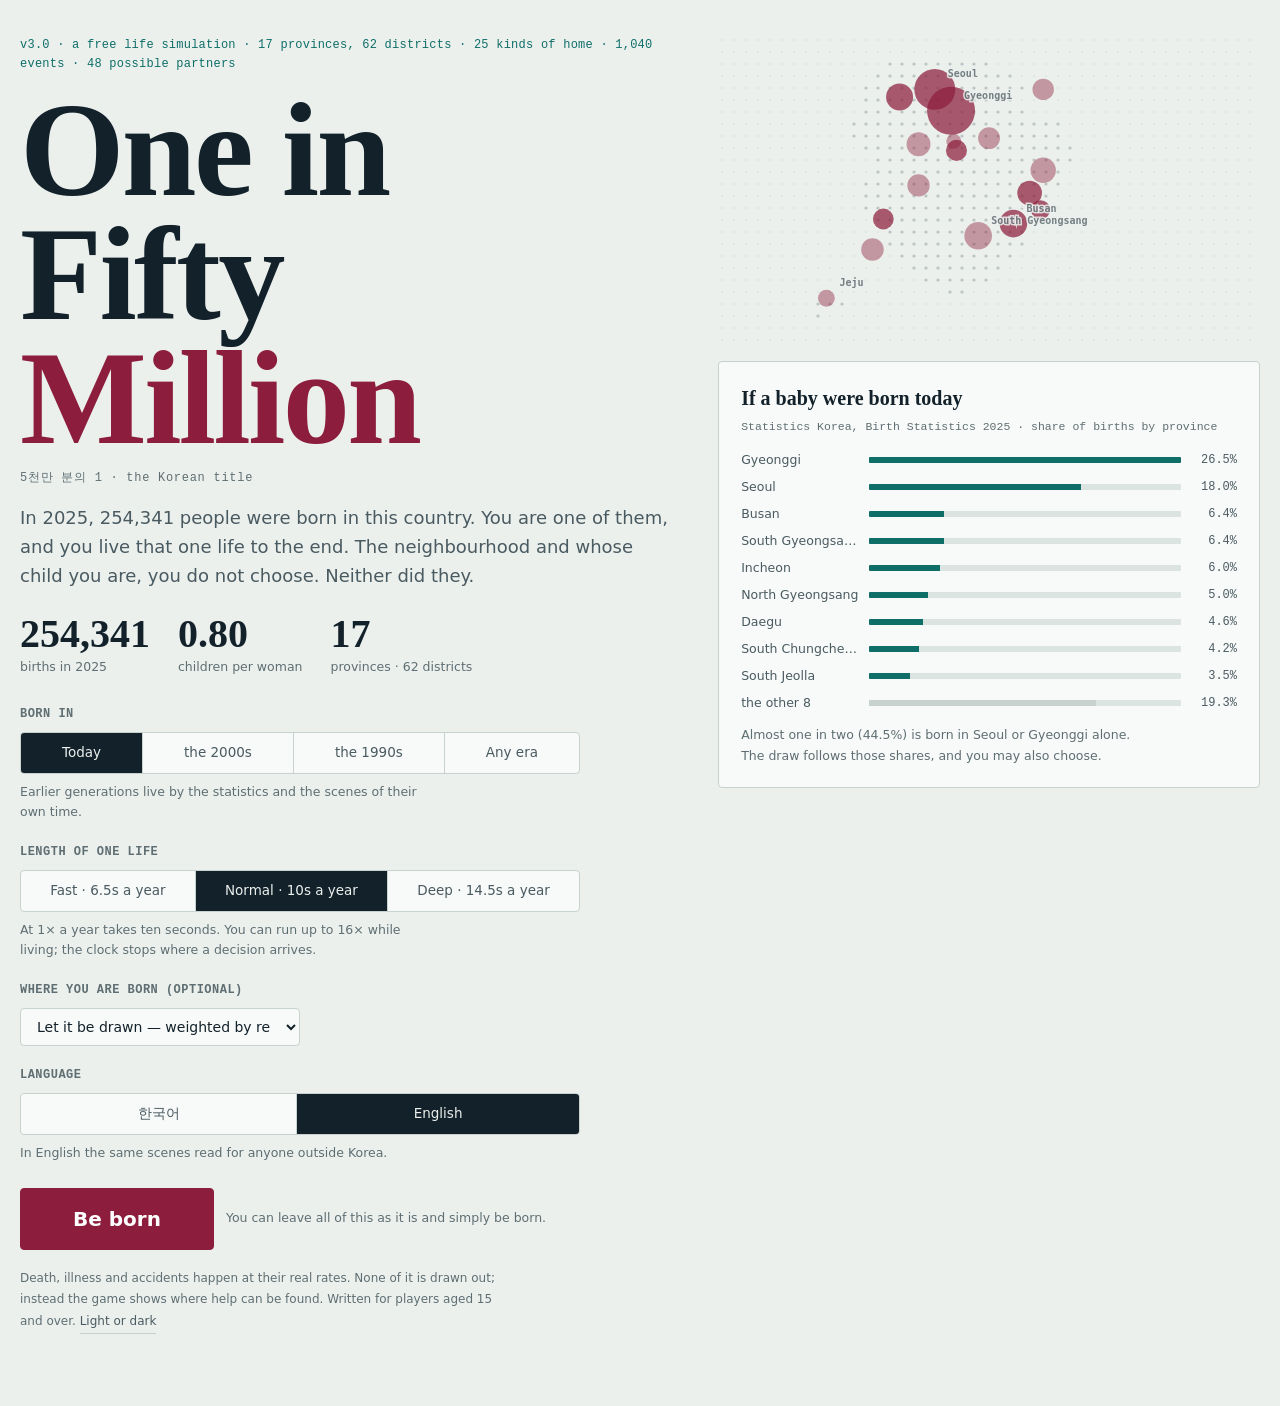
==== commit 03c20fe6: "영어 기본 진입·결과 복사 버튼, 결정 나이 범위 표기 (v=2222) - 첫 방문: 브라우저가 한국어면 한국어, 그 밖에는 영어 (한국어 전환과 ?lang= 유지) - 사망 기록" ====
--- a/index.html
+++ b/index.html
@@ -4,11 +4,20 @@
 <meta charset="utf-8"/>
 <meta name="viewport" content="width=device-width, initial-scale=1, viewport-fit=cover"/>
 <meta name="theme-color" content="#EBF0ED"/>
-<title>5천만 분의 1 · One in Fifty Million</title>
-<meta name="description" content="대한민국에서 무작위로 태어나 한 평생을 사는 인생 시뮬레이션. 17개 시·도, 62개 시군구, 실제 통계와 사건 769가지·결정 44장. 태어난 곳은 고를 수 없습니다."/>
+<title>One in Fifty Million · 5천만 분의 1</title>
+<meta name="description" content="A free life simulation set in South Korea. You are born as one of the 254,341 children born there in 2025 and live that life to the end. 17 provinces, 62 districts, 1,040 events, 42 decisions. You do not choose where you are born."/>
+<meta property="og:type" content="website"/>
+<meta property="og:title" content="One in Fifty Million · 5천만 분의 1"/>
+<meta property="og:description" content="A free life simulation set in South Korea. You are born as one of the 254,341 children born there in 2025 and live that life to the end. The draw is not yours; the choices are."/>
+<meta property="og:url" content="https://qkrrkdhzdl-arch.github.io/one-in-fifty-million-preview/"/>
+<meta property="og:image" content="https://qkrrkdhzdl-arch.github.io/one-in-fifty-million-preview/og-cover.png"/>
+<meta name="twitter:card" content="summary_large_image"/>
+<meta name="twitter:title" content="One in Fifty Million · 5천만 분의 1"/>
+<meta name="twitter:description" content="A free life simulation set in South Korea. One person, one life, about four minutes. Born in 2025, died whenever the statistics say."/>
+<meta name="twitter:image" content="https://qkrrkdhzdl-arch.github.io/one-in-fifty-million-preview/og-cover.png"/>
 <link rel="icon" href="data:image/svg+xml,%3Csvg xmlns='http://www.w3.org/2000/svg' viewBox='0 0 64 64'%3E%3Crect width='64' height='64' rx='8' fill='%238C1D3C'/%3E%3Ctext x='32' y='40' font-family='Georgia,serif' font-size='18' font-weight='700' fill='%23fff' text-anchor='middle'%3E1/50M%3C/text%3E%3C/svg%3E"/>
 <script>window.__errs=[];addEventListener("error",e=>{__errs.push((e.message||"")+" @"+(e.filename||"").split("/").pop()+":"+e.lineno)});addEventListener("unhandledrejection",e=>{__errs.push("promise: "+(e.reason&&e.reason.message||e.reason))});</script>
-<link rel="stylesheet" href="css/app.css?v=2219"/>
+<link rel="stylesheet" href="css/app.css?v=2222"/>
 </head>
 <body>
 <div id="app">
@@ -21,14 +30,14 @@
 <div id="modalroot"></div>
 <div id="sheetroot"></div>
 <div id="toast" class="toast" hidden></div>
-<script src="js/content.js?v=2219"></script>
-<script src="js/util.js?v=2219"></script>
-<script src="js/engine.js?v=2219"></script>
-<script src="js/charts.js?v=2219"></script>
-<script src="js/share.js?v=2219"></script>
-<script src="js/card.js?v=2219"></script>
-<script src="js/colorcard.js?v=2219"></script>
-<script src="js/scene.js?v=2219"></script>
-<script src="js/ui.js?v=2219"></script>
+<script src="js/content.js?v=2222"></script>
+<script src="js/util.js?v=2222"></script>
+<script src="js/engine.js?v=2222"></script>
+<script src="js/charts.js?v=2222"></script>
+<script src="js/share.js?v=2222"></script>
+<script src="js/card.js?v=2222"></script>
+<script src="js/colorcard.js?v=2222"></script>
+<script src="js/scene.js?v=2222"></script>
+<script src="js/ui.js?v=2222"></script>
 </body>
 </html>
--- a/css/app.css
+++ b/css/app.css
@@ -397,7 +397,7 @@
 .share-tabs button{border-bottom:2px solid transparent;padding:6px 10px;font-size:13.5px;color:var(--ink3);white-space:nowrap}
 .share-tabs button[aria-pressed="true"]{color:var(--ink);border-color:var(--accent);font-weight:600}
 .share-img{display:block;width:100%;max-width:420px;margin:0 auto;border:1px solid var(--rule);border-radius:3px;background:var(--paper)}
-.share-cap{margin-top:10px;font-size:13px;color:var(--ink2);text-align:center;word-break:keep-all}
+.share-cap{margin-top:10px;font-size:13px;color:var(--ink2);text-align:center;word-break:keep-all;white-space:pre-line}
 .share-act{display:flex;gap:8px;justify-content:center;flex-wrap:wrap;margin-top:14px}
 
 /* ---------- 반응형: 본 게임 ---------- */
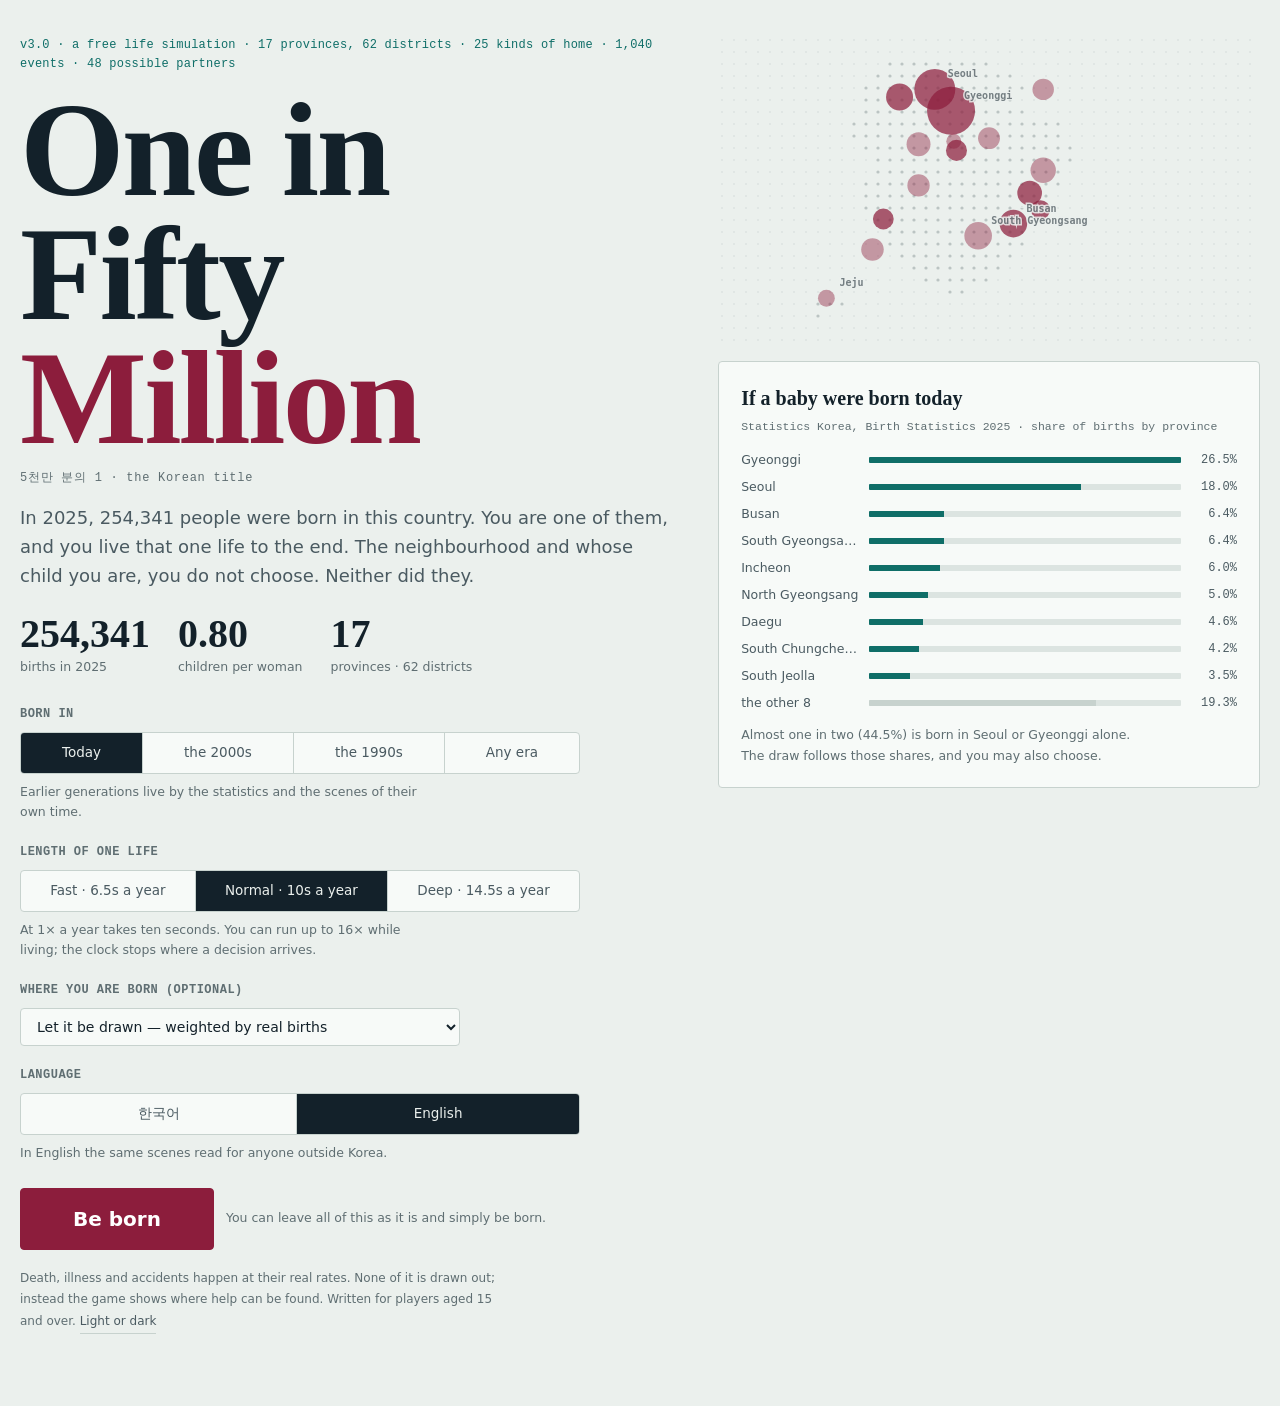
==== commit fb277d2f: "v3.1 반영: 성찰 15세 추가·동기 비교·무서운 장면 빼기, 결정 카드 템플릿 치환, 아바타·MRZ 수정 (v=3101)" ====
--- a/index.html
+++ b/index.html
@@ -17,7 +17,7 @@
 <meta name="twitter:image" content="https://qkrrkdhzdl-arch.github.io/one-in-fifty-million-preview/og-cover.png"/>
 <link rel="icon" href="data:image/svg+xml,%3Csvg xmlns='http://www.w3.org/2000/svg' viewBox='0 0 64 64'%3E%3Crect width='64' height='64' rx='8' fill='%238C1D3C'/%3E%3Ctext x='32' y='40' font-family='Georgia,serif' font-size='18' font-weight='700' fill='%23fff' text-anchor='middle'%3E1/50M%3C/text%3E%3C/svg%3E"/>
 <script>window.__errs=[];addEventListener("error",e=>{__errs.push((e.message||"")+" @"+(e.filename||"").split("/").pop()+":"+e.lineno)});addEventListener("unhandledrejection",e=>{__errs.push("promise: "+(e.reason&&e.reason.message||e.reason))});</script>
-<link rel="stylesheet" href="css/app.css?v=2222"/>
+<link rel="stylesheet" href="css/app.css?v=3101"/>
 </head>
 <body>
 <div id="app">
@@ -30,14 +30,14 @@
 <div id="modalroot"></div>
 <div id="sheetroot"></div>
 <div id="toast" class="toast" hidden></div>
-<script src="js/content.js?v=2222"></script>
-<script src="js/util.js?v=2222"></script>
-<script src="js/engine.js?v=2222"></script>
-<script src="js/charts.js?v=2222"></script>
-<script src="js/share.js?v=2222"></script>
-<script src="js/card.js?v=2222"></script>
-<script src="js/colorcard.js?v=2222"></script>
-<script src="js/scene.js?v=2222"></script>
-<script src="js/ui.js?v=2222"></script>
+<script src="js/content.js?v=3101"></script>
+<script src="js/util.js?v=3101"></script>
+<script src="js/engine.js?v=3101"></script>
+<script src="js/charts.js?v=3101"></script>
+<script src="js/share.js?v=3101"></script>
+<script src="js/card.js?v=3101"></script>
+<script src="js/colorcard.js?v=3101"></script>
+<script src="js/scene.js?v=3101"></script>
+<script src="js/ui.js?v=3101"></script>
 </body>
 </html>
--- a/css/app.css
+++ b/css/app.css
@@ -89,7 +89,7 @@
 .seg button[aria-pressed="true"]{background:var(--ink);color:var(--paper)}
 .seg button:hover:not([aria-pressed="true"]){color:var(--ink)}
 
-.sel{font:inherit;font-size:14px;color:var(--ink);background:var(--card);border:1px solid var(--rule);border-radius:4px;padding:9px 12px;max-width:280px}
+.sel{font:inherit;font-size:14px;color:var(--ink);background:var(--card);border:1px solid var(--rule);border-radius:4px;padding:9px 12px;max-width:min(440px,100%);width:100%}
 .panel{background:var(--card);border:1px solid var(--rule);border-radius:4px;padding:16px;min-width:0}
 .panel>h3{margin:0 0 10px;display:flex;justify-content:space-between;align-items:baseline;gap:8px;flex-wrap:wrap}
 .panel>h3 .ttl{font-family:var(--f-display);font-size:16px;font-weight:600}
@@ -604,3 +604,22 @@
   .sel{width:100%;max-width:100%}
   .fields{grid-template-columns:1fr 1fr}
 }
+
+/* ---------- v3.1: 80억분의 1 디테일 보강 ---------- */
+.peerlist .pm{grid-column:1/-1;font-size:12px;line-height:1.5;color:var(--ink3);margin-top:2px;word-break:keep-all}
+.peerlist li.dead .pa{color:var(--bad)}
+.refl-brief{margin-top:12px;padding:12px 14px;background:var(--card2);border:1px solid var(--rule2);border-radius:4px;font-size:13px;line-height:1.6;color:var(--ink2);word-break:keep-all}
+.refl-brief .rb-stat{font-family:var(--f-mono);font-size:12px;color:var(--stamp);margin-bottom:6px;display:block}
+.refl-brief ul{margin-top:6px;display:flex;flex-direction:column;gap:4px}
+.refl-brief li{font-size:12.5px;color:var(--ink2)}
+.refl-brief li b{color:var(--ink);font-weight:600}
+.refl-opt{display:flex;align-items:center;gap:6px;margin-top:10px;font-size:12.5px;color:var(--ink3);cursor:pointer}
+.refl-opt input{accent-color:var(--accent)}
+.rec-peers{display:grid;grid-template-columns:repeat(2,minmax(0,1fr));gap:10px;margin-top:12px}
+.rec-peers li{border:1px solid var(--rule2);border-radius:4px;padding:12px 14px;background:var(--card2);font-size:13px;line-height:1.6;word-break:keep-all}
+.rec-peers li .rp-h{display:flex;justify-content:space-between;align-items:baseline;gap:8px;margin-bottom:4px}
+.rec-peers li .rp-h b{font-weight:600;color:var(--ink)}
+.rec-peers li .rp-h span{font-family:var(--f-mono);font-size:11.5px;color:var(--ink3)}
+.rec-peers li .rp-ep{margin-top:6px;font-size:12.5px;color:var(--ink3);font-style:italic}
+@media (max-width:640px){.rec-peers{grid-template-columns:1fr}}
+.crisis-note{display:block;margin-top:4px;padding:6px 9px;background:var(--accent-soft);border-radius:3px;font-size:12px;color:var(--ink);line-height:1.5}
